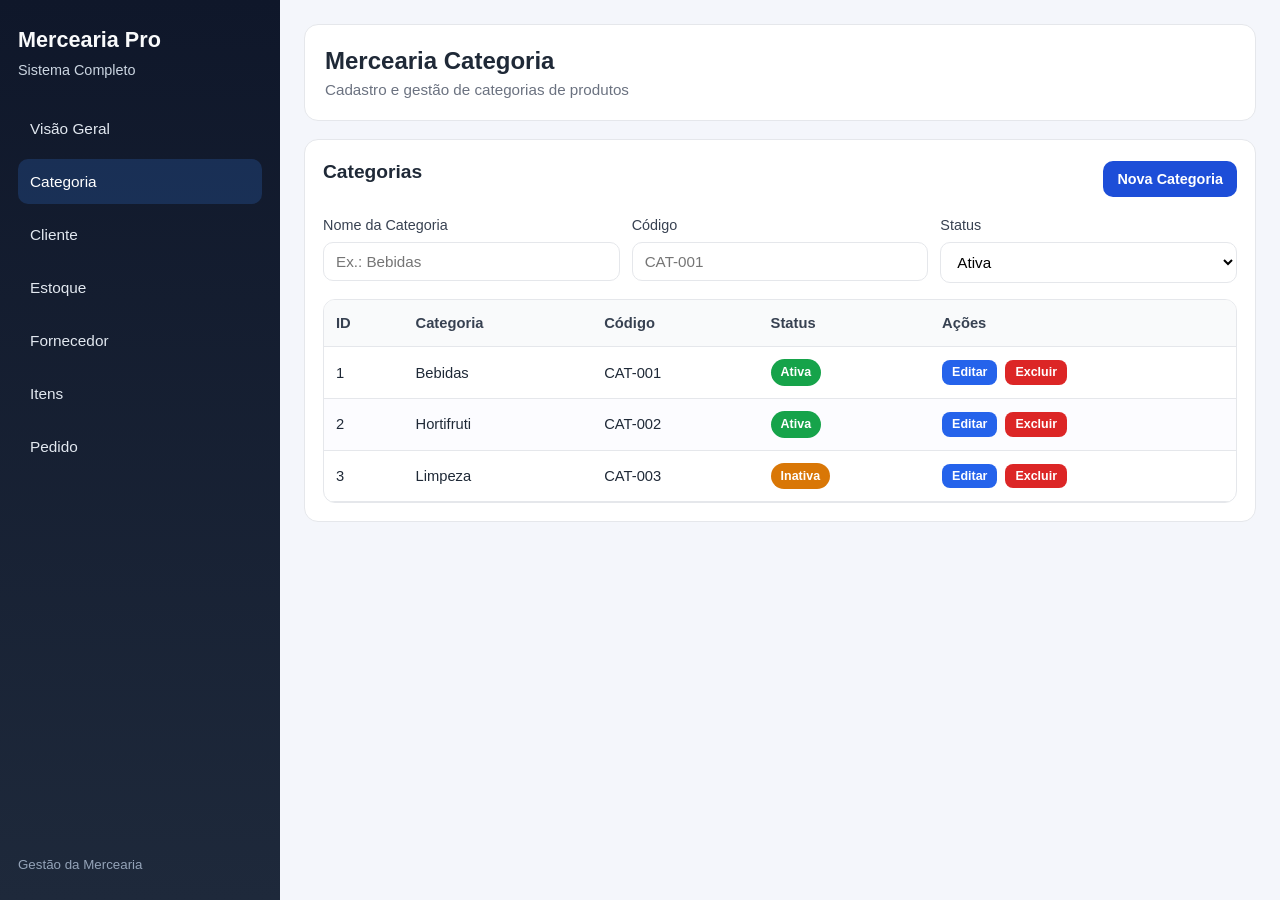
==== categoria.html @ 98a95534 "first commit" ====
<!DOCTYPE html>
<html lang="pt-BR">
<head>
  <meta charset="UTF-8">
  <meta name="viewport" content="width=device-width, initial-scale=1.0">
  <title>Sistema de Mercearia - Categoria</title>
  <link rel="stylesheet" href="./css/styles.css">
</head>
<body>
  <div class="app">
    <aside class="sidebar">
      <div class="brand">
        <h1>Mercearia Pro</h1>
        <p>Sistema Completo</p>
      </div>
      <nav class="menu">
        <a href="index.html">Visão Geral</a>
        <a href="categoria.html" class="active">Categoria</a>
        <a href="cliente.html">Cliente</a>
        <a href="estoque.html">Estoque</a>
        <a href="fornecedor.html">Fornecedor</a>
        <a href="itens.html">Itens</a>
        <a href="pedido.html">Pedido</a>
      </nav>
      <div class="sidebar-footer">
        <small>Gestão da Mercearia</small>
      </div>
    </aside>
    <main class="content">
      <header class="topbar">
        <div>
          <h2>Mercearia Categoria</h2>
          <p>Cadastro e gestão de categorias de produtos</p>
        </div>
      </header>
      <section class="panel">
        <div class="section-head">
          <h3>Categorias</h3>
          <button class="btn">Nova Categoria</button>
        </div>
        <div class="form-grid">
          <label class="form-control">
            Nome da Categoria
            <input type="text" placeholder="Ex.: Bebidas">
          </label>
          <label class="form-control">
            Código
            <input type="text" placeholder="CAT-001">
          </label>
          <label class="form-control">
            Status
            <select>
              <option>Ativa</option>
              <option>Inativa</option>
            </select>
          </label>
        </div>
        <div class="table-wrapper">
          <table>
            <thead>
              <tr>
                <th>ID</th>
                <th>Categoria</th>
                <th>Código</th>
                <th>Status</th>
                <th>Ações</th>
              </tr>
            </thead>
            <tbody>
              <tr>
                <td>1</td>
                <td>Bebidas</td>
                <td>CAT-001</td>
                <td><span class="badge success">Ativa</span></td>
                <td>
                  <div class="table-actions">
                    <button class="btn-action edit">Editar</button>
                    <button class="btn-action delete">Excluir</button>
                  </div>
                </td>
              </tr>
              <tr>
                <td>2</td>
                <td>Hortifruti</td>
                <td>CAT-002</td>
                <td><span class="badge success">Ativa</span></td>
                <td>
                  <div class="table-actions">
                    <button class="btn-action edit">Editar</button>
                    <button class="btn-action delete">Excluir</button>
                  </div>
                </td>
              </tr>
              <tr>
                <td>3</td>
                <td>Limpeza</td>
                <td>CAT-003</td>
                <td><span class="badge warning">Inativa</span></td>
                <td>
                  <div class="table-actions">
                    <button class="btn-action edit">Editar</button>
                    <button class="btn-action delete">Excluir</button>
                  </div>
                </td>
              </tr>
            </tbody>
          </table>
        </div>
      </section>
    </main>
  </div>
</body>
</html>
---- css/styles.css ----
:root {
  --bg: #f4f6fb;
  --surface: #ffffff;
  --surface-alt: #f8f9ff;
  --primary: #1d4ed8;
  --primary-dark: #1e3a8a;
  --text: #1f2937;
  --muted: #6b7280;
  --border: #e5e7eb;
  --success: #16a34a;
  --danger: #dc2626;
  --warning: #d97706;
  --neutral: #4b5563;
}

* {
  margin: 0;
  padding: 0;
  box-sizing: border-box;
}

html {
  scroll-behavior: smooth;
}

body {
  background: var(--bg);
  color: var(--text);
  font-family: "Inter", "Segoe UI", Tahoma, Geneva, Verdana, sans-serif;
  line-height: 1.5;
}

.app {
  display: grid;
  grid-template-columns: 280px 1fr;
  min-height: 100vh;
}

.sidebar {
  background: linear-gradient(180deg, #0f172a, #1e293b);
  color: #f9fafb;
  padding: 24px 18px;
  position: sticky;
  top: 0;
  height: 100vh;
  display: flex;
  flex-direction: column;
  gap: 24px;
}

.brand h1 {
  font-size: 1.35rem;
  margin-bottom: 4px;
}

.brand p {
  font-size: 0.9rem;
  color: #cbd5e1;
}

.menu {
  display: flex;
  flex-direction: column;
  gap: 8px;
}

.menu a {
  text-decoration: none;
  color: #e2e8f0;
  padding: 11px 12px;
  border-radius: 10px;
  transition: 0.2s ease;
  font-size: 0.96rem;
}

.menu a:hover,
.menu a.active {
  background: rgba(59, 130, 246, 0.2);
  color: #ffffff;
}

.sidebar-footer {
  margin-top: auto;
  color: #94a3b8;
}

.content {
  padding: 24px;
}

.topbar {
  background: var(--surface);
  border: 1px solid var(--border);
  border-radius: 14px;
  padding: 18px 20px;
  display: flex;
  justify-content: space-between;
  align-items: center;
  margin-bottom: 18px;
}

.topbar h2 {
  font-size: 1.5rem;
}

.topbar p {
  color: var(--muted);
  font-size: 0.95rem;
}

.topbar-status {
  display: flex;
  flex-direction: column;
  text-align: right;
  color: var(--muted);
  font-size: 0.88rem;
}

.panel {
  background: var(--surface);
  border: 1px solid var(--border);
  border-radius: 14px;
  padding: 18px;
  margin-bottom: 18px;
}

.panel h3 {
  margin-bottom: 14px;
  font-size: 1.2rem;
}

.section-head {
  display: flex;
  justify-content: space-between;
  align-items: center;
  margin-bottom: 14px;
  gap: 12px;
}

.btn {
  border: none;
  background: var(--primary);
  color: #fff;
  padding: 10px 14px;
  border-radius: 10px;
  cursor: pointer;
  font-weight: 600;
  font-size: 0.9rem;
}

.btn:hover {
  background: var(--primary-dark);
}
.table-actions {
  display: flex;
  gap: 8px;
  flex-wrap: wrap;
}

.btn-action {
  border: none;
  border-radius: 8px;
  padding: 6px 10px;
  font-size: 0.78rem;
  font-weight: 600;
  color: #ffffff;
  cursor: pointer;
  line-height: 1;
}

.btn-action.edit {
  background: #2563eb;
}

.btn-action.edit:hover {
  background: #1d4ed8;
}

.btn-action.delete {
  background: #dc2626;
}

.btn-action.delete:hover {
  background: #b91c1c;
}

.stats-grid {
  display: grid;
  grid-template-columns: repeat(auto-fit, minmax(180px, 1fr));
  gap: 12px;
}

.stat-card {
  background: var(--surface-alt);
  border: 1px solid var(--border);
  border-radius: 12px;
  padding: 16px;
}

.stat-card h4 {
  font-size: 0.9rem;
  color: var(--muted);
  margin-bottom: 8px;
}

.stat-card p {
  font-size: 1.4rem;
  font-weight: 700;
  color: var(--primary-dark);
}

.form-grid {
  display: grid;
  grid-template-columns: repeat(auto-fit, minmax(210px, 1fr));
  gap: 12px;
  margin-bottom: 16px;
}

.form-grid.three-columns {
  grid-template-columns: repeat(auto-fit, minmax(200px, 1fr));
}

.form-control {
  display: flex;
  flex-direction: column;
  gap: 6px;
  font-size: 0.9rem;
  color: #374151;
}

input,
select,
textarea {
  border: 1px solid var(--border);
  border-radius: 10px;
  padding: 10px 12px;
  font-size: 0.95rem;
  outline: none;
  background: #fff;
}

input:focus,
select:focus,
textarea:focus {
  border-color: var(--primary);
  box-shadow: 0 0 0 3px rgba(29, 78, 216, 0.15);
}

.table-wrapper {
  width: 100%;
  overflow-x: auto;
  border: 1px solid var(--border);
  border-radius: 12px;
}

table {
  width: 100%;
  border-collapse: collapse;
  min-width: 640px;
}

th,
td {
  text-align: left;
  padding: 12px;
  border-bottom: 1px solid var(--border);
  font-size: 0.92rem;
}

th {
  background: #f9fafb;
  color: #374151;
  font-weight: 600;
}

th:last-child,
td:last-child {
  white-space: nowrap;
}

tbody tr:nth-child(even) {
  background: #fcfcff;
}

.badge {
  display: inline-block;
  padding: 4px 10px;
  border-radius: 999px;
  color: #fff;
  font-size: 0.78rem;
  font-weight: 600;
}

.badge.success {
  background: var(--success);
}

.badge.warning {
  background: var(--warning);
}

.badge.danger {
  background: var(--danger);
}

.badge.neutral {
  background: var(--neutral);
}

.order-summary {
  display: grid;
  grid-template-columns: repeat(auto-fit, minmax(180px, 1fr));
  gap: 12px;
  margin-bottom: 14px;
}

.order-summary article {
  background: var(--surface-alt);
  border: 1px solid var(--border);
  border-radius: 12px;
  padding: 14px;
}

.order-summary h4 {
  font-size: 0.9rem;
  color: var(--muted);
  margin-bottom: 4px;
}

.order-summary p {
  font-weight: 600;
}

@media (max-width: 1024px) {
  .app {
    grid-template-columns: 220px 1fr;
  }

  .sidebar {
    padding: 18px 14px;
  }
}

@media (max-width: 860px) {
  .app {
    grid-template-columns: 1fr;
  }

  .sidebar {
    position: static;
    height: auto;
    border-bottom: 1px solid rgba(255, 255, 255, 0.15);
  }

  .menu {
    flex-direction: row;
    flex-wrap: wrap;
  }

  .content {
    padding: 16px;
  }

  .topbar {
    flex-direction: column;
    align-items: flex-start;
    gap: 8px;
  }

  .topbar-status {
    text-align: left;
  }
}
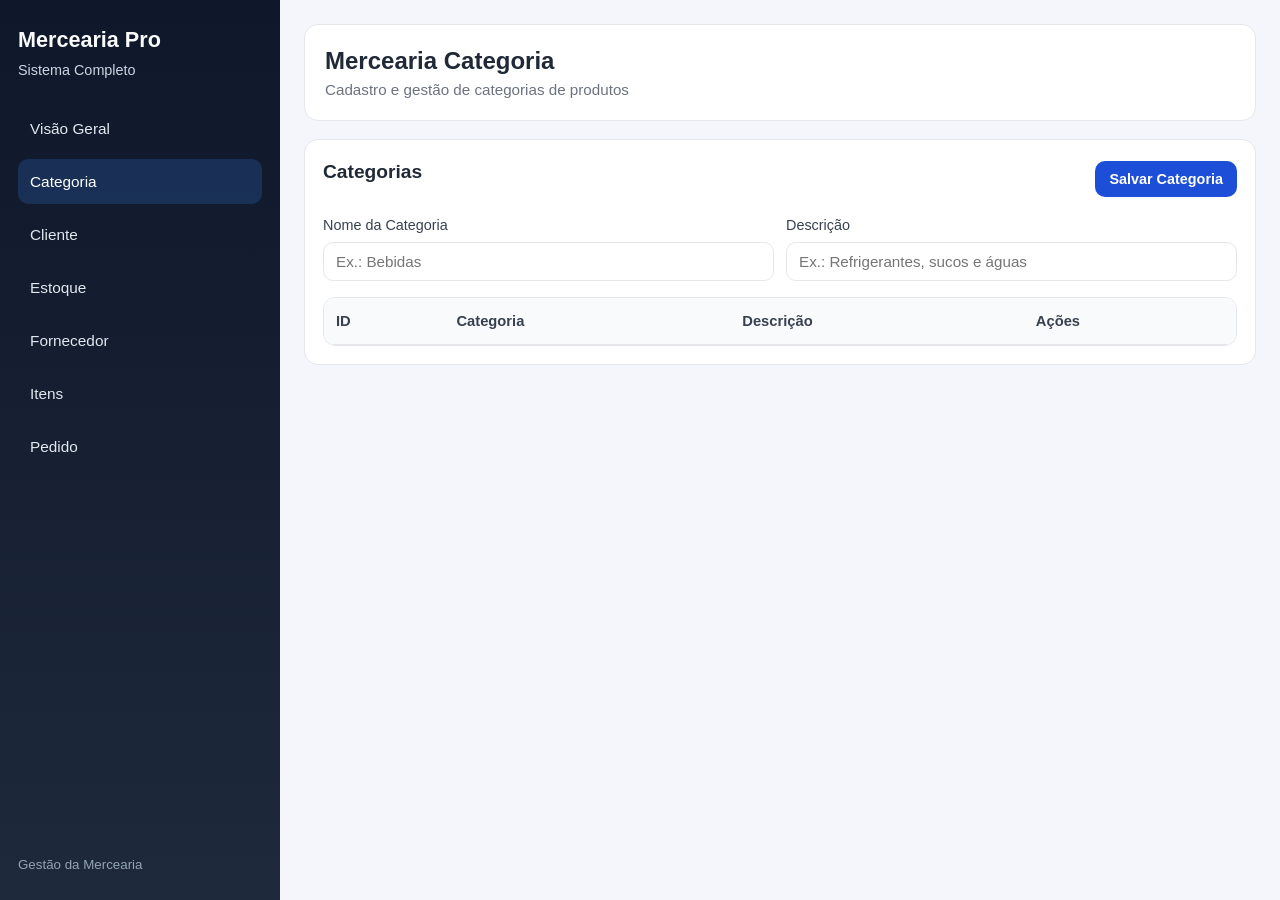
==== commit 40db1423: "adicionada pagina html de categorias e js" ====
--- a/categoria.html
+++ b/categoria.html
@@ -1,11 +1,13 @@
 <!DOCTYPE html>
 <html lang="pt-BR">
+
 <head>
   <meta charset="UTF-8">
   <meta name="viewport" content="width=device-width, initial-scale=1.0">
   <title>Sistema de Mercearia - Categoria</title>
-  <link rel="stylesheet" href="./css/styles.css">
+  <link rel="stylesheet" href="./assets/css/styles.css">
 </head>
+
 <body>
   <div class="app">
     <aside class="sidebar">
@@ -36,78 +38,36 @@
       <section class="panel">
         <div class="section-head">
           <h3>Categorias</h3>
-          <button class="btn">Nova Categoria</button>
+          <button class="btn" id="btn-salvar">Salvar Categoria</button>
         </div>
-        <div class="form-grid">
+        <form class="form-grid two-columns" id="form-categoria">
           <label class="form-control">
             Nome da Categoria
-            <input type="text" placeholder="Ex.: Bebidas">
+            <input type="text" id="input-nome" placeholder="Ex.: Bebidas">
           </label>
           <label class="form-control">
-            Código
-            <input type="text" placeholder="CAT-001">
+            Descrição
+            <input type="text" id="input-descricao" placeholder="Ex.: Refrigerantes, sucos e águas">
           </label>
-          <label class="form-control">
-            Status
-            <select>
-              <option>Ativa</option>
-              <option>Inativa</option>
-            </select>
-          </label>
-        </div>
+        </form>
         <div class="table-wrapper">
           <table>
             <thead>
               <tr>
                 <th>ID</th>
                 <th>Categoria</th>
-                <th>Código</th>
-                <th>Status</th>
+                <th>Descrição</th>
                 <th>Ações</th>
               </tr>
             </thead>
-            <tbody>
-              <tr>
-                <td>1</td>
-                <td>Bebidas</td>
-                <td>CAT-001</td>
-                <td><span class="badge success">Ativa</span></td>
-                <td>
-                  <div class="table-actions">
-                    <button class="btn-action edit">Editar</button>
-                    <button class="btn-action delete">Excluir</button>
-                  </div>
-                </td>
-              </tr>
-              <tr>
-                <td>2</td>
-                <td>Hortifruti</td>
-                <td>CAT-002</td>
-                <td><span class="badge success">Ativa</span></td>
-                <td>
-                  <div class="table-actions">
-                    <button class="btn-action edit">Editar</button>
-                    <button class="btn-action delete">Excluir</button>
-                  </div>
-                </td>
-              </tr>
-              <tr>
-                <td>3</td>
-                <td>Limpeza</td>
-                <td>CAT-003</td>
-                <td><span class="badge warning">Inativa</span></td>
-                <td>
-                  <div class="table-actions">
-                    <button class="btn-action edit">Editar</button>
-                    <button class="btn-action delete">Excluir</button>
-                  </div>
-                </td>
-              </tr>
+            <tbody id="tbody-categorias">
             </tbody>
           </table>
         </div>
       </section>
     </main>
   </div>
+  <script src="./assets/js/categoria.js"></script>
 </body>
-</html>
+
+</html>
--- a/assets/css/styles.css
+++ b/assets/css/styles.css
@@ -0,0 +1,375 @@
+:root {
+  --bg: #f4f6fb;
+  --surface: #ffffff;
+  --surface-alt: #f8f9ff;
+  --primary: #1d4ed8;
+  --primary-dark: #1e3a8a;
+  --text: #1f2937;
+  --muted: #6b7280;
+  --border: #e5e7eb;
+  --success: #16a34a;
+  --danger: #dc2626;
+  --warning: #d97706;
+  --neutral: #4b5563;
+}
+
+* {
+  margin: 0;
+  padding: 0;
+  box-sizing: border-box;
+}
+
+html {
+  scroll-behavior: smooth;
+}
+
+body {
+  background: var(--bg);
+  color: var(--text);
+  font-family: "Inter", "Segoe UI", Tahoma, Geneva, Verdana, sans-serif;
+  line-height: 1.5;
+}
+
+.app {
+  display: grid;
+  grid-template-columns: 280px 1fr;
+  min-height: 100vh;
+}
+
+.sidebar {
+  background: linear-gradient(180deg, #0f172a, #1e293b);
+  color: #f9fafb;
+  padding: 24px 18px;
+  position: sticky;
+  top: 0;
+  height: 100vh;
+  display: flex;
+  flex-direction: column;
+  gap: 24px;
+}
+
+.brand h1 {
+  font-size: 1.35rem;
+  margin-bottom: 4px;
+}
+
+.brand p {
+  font-size: 0.9rem;
+  color: #cbd5e1;
+}
+
+.menu {
+  display: flex;
+  flex-direction: column;
+  gap: 8px;
+}
+
+.menu a {
+  text-decoration: none;
+  color: #e2e8f0;
+  padding: 11px 12px;
+  border-radius: 10px;
+  transition: 0.2s ease;
+  font-size: 0.96rem;
+}
+
+.menu a:hover,
+.menu a.active {
+  background: rgba(59, 130, 246, 0.2);
+  color: #ffffff;
+}
+
+.sidebar-footer {
+  margin-top: auto;
+  color: #94a3b8;
+}
+
+.content {
+  padding: 24px;
+}
+
+.topbar {
+  background: var(--surface);
+  border: 1px solid var(--border);
+  border-radius: 14px;
+  padding: 18px 20px;
+  display: flex;
+  justify-content: space-between;
+  align-items: center;
+  margin-bottom: 18px;
+}
+
+.topbar h2 {
+  font-size: 1.5rem;
+}
+
+.topbar p {
+  color: var(--muted);
+  font-size: 0.95rem;
+}
+
+.topbar-status {
+  display: flex;
+  flex-direction: column;
+  text-align: right;
+  color: var(--muted);
+  font-size: 0.88rem;
+}
+
+.panel {
+  background: var(--surface);
+  border: 1px solid var(--border);
+  border-radius: 14px;
+  padding: 18px;
+  margin-bottom: 18px;
+}
+
+.panel h3 {
+  margin-bottom: 14px;
+  font-size: 1.2rem;
+}
+
+.section-head {
+  display: flex;
+  justify-content: space-between;
+  align-items: center;
+  margin-bottom: 14px;
+  gap: 12px;
+}
+
+.btn {
+  border: none;
+  background: var(--primary);
+  color: #fff;
+  padding: 10px 14px;
+  border-radius: 10px;
+  cursor: pointer;
+  font-weight: 600;
+  font-size: 0.9rem;
+}
+
+.btn:hover {
+  background: var(--primary-dark);
+}
+.table-actions {
+  display: flex;
+  gap: 8px;
+  flex-wrap: wrap;
+}
+
+.btn-action {
+  border: none;
+  border-radius: 8px;
+  padding: 6px 10px;
+  font-size: 0.78rem;
+  font-weight: 600;
+  color: #ffffff;
+  cursor: pointer;
+  line-height: 1;
+}
+
+.btn-action.edit {
+  background: #2563eb;
+}
+
+.btn-action.edit:hover {
+  background: #1d4ed8;
+}
+
+.btn-action.delete {
+  background: #dc2626;
+}
+
+.btn-action.delete:hover {
+  background: #b91c1c;
+}
+
+.stats-grid {
+  display: grid;
+  grid-template-columns: repeat(auto-fit, minmax(180px, 1fr));
+  gap: 12px;
+}
+
+.stat-card {
+  background: var(--surface-alt);
+  border: 1px solid var(--border);
+  border-radius: 12px;
+  padding: 16px;
+}
+
+.stat-card h4 {
+  font-size: 0.9rem;
+  color: var(--muted);
+  margin-bottom: 8px;
+}
+
+.stat-card p {
+  font-size: 1.4rem;
+  font-weight: 700;
+  color: var(--primary-dark);
+}
+
+.form-grid {
+  display: grid;
+  grid-template-columns: repeat(auto-fit, minmax(210px, 1fr));
+  gap: 12px;
+  margin-bottom: 16px;
+}
+
+.form-grid.three-columns {
+  grid-template-columns: repeat(auto-fit, minmax(200px, 1fr));
+}
+
+.form-control {
+  display: flex;
+  flex-direction: column;
+  gap: 6px;
+  font-size: 0.9rem;
+  color: #374151;
+}
+
+input,
+select,
+textarea {
+  border: 1px solid var(--border);
+  border-radius: 10px;
+  padding: 10px 12px;
+  font-size: 0.95rem;
+  outline: none;
+  background: #fff;
+}
+
+input:focus,
+select:focus,
+textarea:focus {
+  border-color: var(--primary);
+  box-shadow: 0 0 0 3px rgba(29, 78, 216, 0.15);
+}
+
+.table-wrapper {
+  width: 100%;
+  overflow-x: auto;
+  border: 1px solid var(--border);
+  border-radius: 12px;
+}
+
+table {
+  width: 100%;
+  border-collapse: collapse;
+  min-width: 640px;
+}
+
+th,
+td {
+  text-align: left;
+  padding: 12px;
+  border-bottom: 1px solid var(--border);
+  font-size: 0.92rem;
+}
+
+th {
+  background: #f9fafb;
+  color: #374151;
+  font-weight: 600;
+}
+
+th:last-child,
+td:last-child {
+  white-space: nowrap;
+}
+
+tbody tr:nth-child(even) {
+  background: #fcfcff;
+}
+
+.badge {
+  display: inline-block;
+  padding: 4px 10px;
+  border-radius: 999px;
+  color: #fff;
+  font-size: 0.78rem;
+  font-weight: 600;
+}
+
+.badge.success {
+  background: var(--success);
+}
+
+.badge.warning {
+  background: var(--warning);
+}
+
+.badge.danger {
+  background: var(--danger);
+}
+
+.badge.neutral {
+  background: var(--neutral);
+}
+
+.order-summary {
+  display: grid;
+  grid-template-columns: repeat(auto-fit, minmax(180px, 1fr));
+  gap: 12px;
+  margin-bottom: 14px;
+}
+
+.order-summary article {
+  background: var(--surface-alt);
+  border: 1px solid var(--border);
+  border-radius: 12px;
+  padding: 14px;
+}
+
+.order-summary h4 {
+  font-size: 0.9rem;
+  color: var(--muted);
+  margin-bottom: 4px;
+}
+
+.order-summary p {
+  font-weight: 600;
+}
+
+@media (max-width: 1024px) {
+  .app {
+    grid-template-columns: 220px 1fr;
+  }
+
+  .sidebar {
+    padding: 18px 14px;
+  }
+}
+
+@media (max-width: 860px) {
+  .app {
+    grid-template-columns: 1fr;
+  }
+
+  .sidebar {
+    position: static;
+    height: auto;
+    border-bottom: 1px solid rgba(255, 255, 255, 0.15);
+  }
+
+  .menu {
+    flex-direction: row;
+    flex-wrap: wrap;
+  }
+
+  .content {
+    padding: 16px;
+  }
+
+  .topbar {
+    flex-direction: column;
+    align-items: flex-start;
+    gap: 8px;
+  }
+
+  .topbar-status {
+    text-align: left;
+  }
+}
+
+
